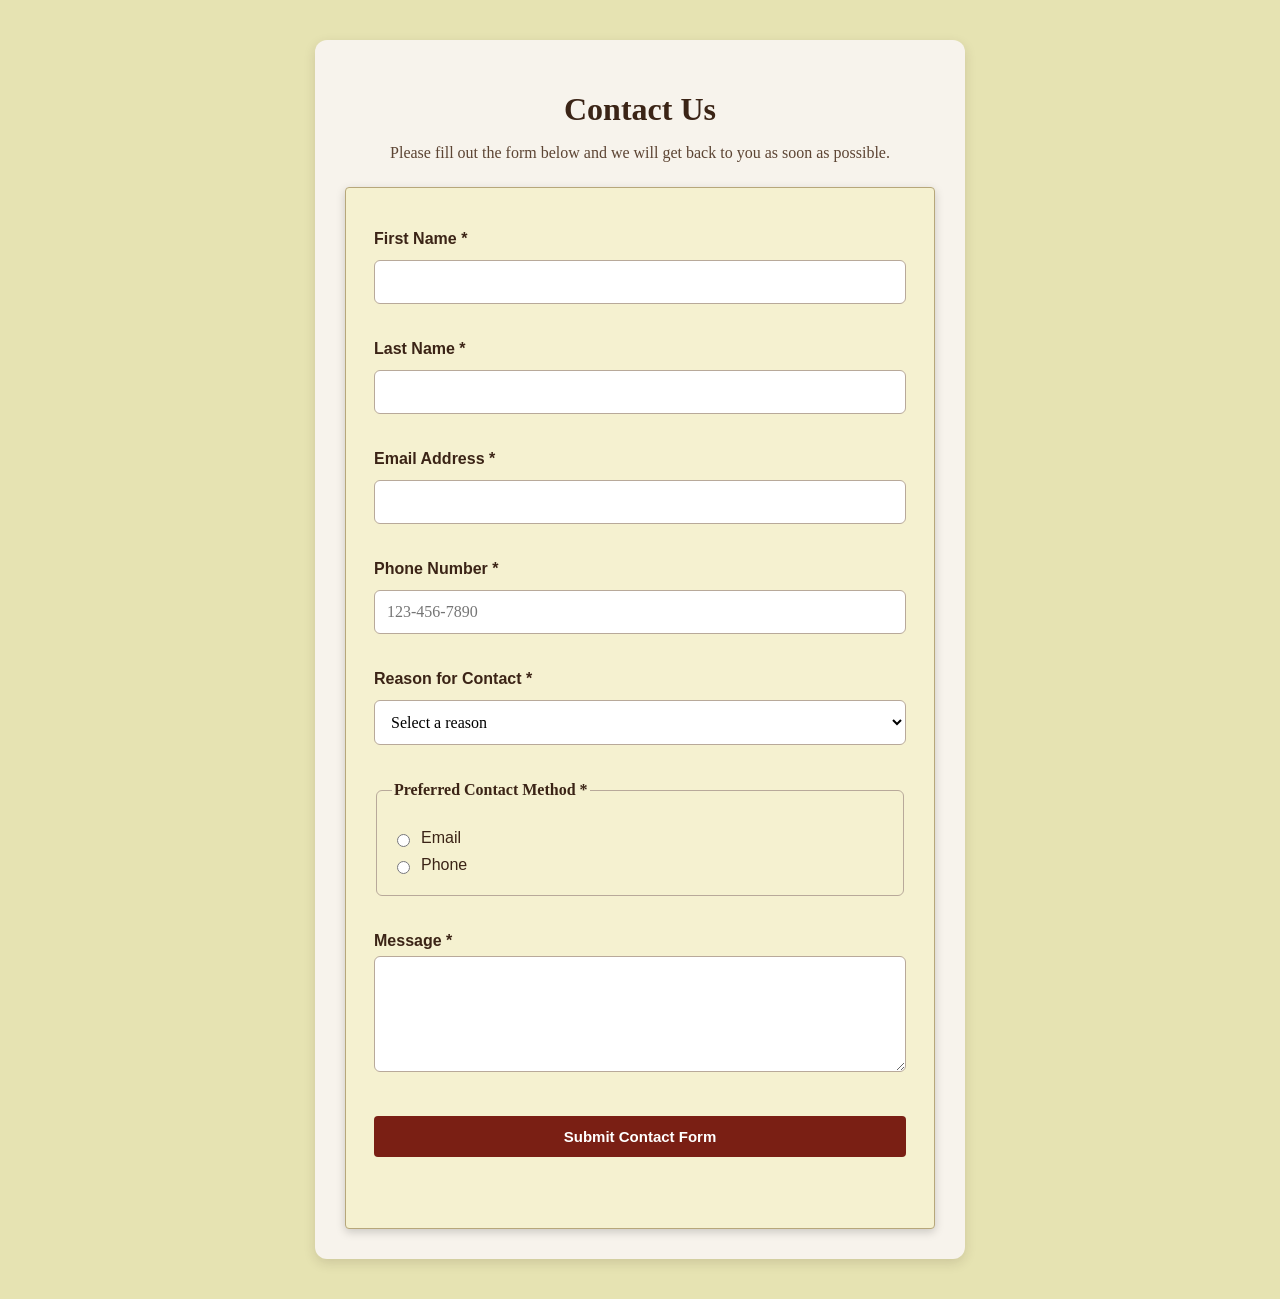
==== contact.html @ f48bd2be "Add files via upload" ====
<!DOCTYPE html>
<html lang="en">
<head>
  <meta charset="UTF-8">
  <meta name="viewport" content="width=device-width, initial-scale=1.0">
  <title>Contact Form</title>
  <link rel="stylesheet" href="styles.css">
</head>
<body>

  <main class="form-container">
    <h1>Contact Us</h1>
    <p>Please fill out the form below and we will get back to you as soon as possible.</p>

    <form id="contactForm" novalidate>
      
      <label for="firstName">First Name *</label>
      <input type="text" id="firstName" name="firstName">
      <span class="error" id="firstNameError"></span>

      <label for="lastName">Last Name *</label>
      <input type="text" id="lastName" name="lastName">
      <span class="error" id="lastNameError"></span>

      <label for="email">Email Address *</label>
      <input type="email" id="email" name="email">
      <span class="error" id="emailError"></span>

      <label for="phone">Phone Number *</label>
      <input type="tel" id="phone" name="phone" placeholder="123-456-7890">
      <span class="error" id="phoneError"></span>

      <label for="reason">Reason for Contact *</label>
      <select id="reason" name="reason">
        <option value="">Select a reason</option>
        <option value="general">General Question</option>
        <option value="order">Order Question</option>
        <option value="support">Customer Support</option>
        <option value="other">Other</option>
      </select>
      <span class="error" id="reasonError"></span>

      <fieldset>
        <legend>Preferred Contact Method *</legend>

        <label>
          <input type="radio" name="contactMethod" value="email">
          Email
        </label>

        <label>
          <input type="radio" name="contactMethod" value="phone">
          Phone
        </label>
      </fieldset>
      <span class="error" id="contactMethodError"></span>

      <label for="message">Message *</label>
      <textarea id="message" name="message" rows="5"></textarea>
      <span class="error" id="messageError"></span>

      <button type="submit">Submit Contact Form</button>

      <p id="successMessage"></p>
    </form>
  </main>

  <script src="contact.js"></script>
</body>
</html>
---- styles.css ----
* {
  box-sizing: border-box;
}

body {
  margin: 0;
  font-family: Georgia, "Times New Roman", serif;
  background-color: #e6e3b2;
  color: #1e1e1e;
}

header {
  background-color: #4b1204;
  color: white;
}

.navbar {
  max-width: 1200px;
  margin: 0 auto;
  display: flex;
  justify-content: space-between;
  align-items: center;
  padding: 18px 36px;
}

.logo {
  font-size: 24px;
  font-weight: bold;
  color: #e6e3b2;
}

.menu-toggle {
  display: none;
  font-size: 28px;
  background: none;
  border: none;
  color: #e6e3b2;
  cursor: pointer;
}

.nav-links {
  display: flex;
  gap: 26px;
  list-style: none;
  margin: 0;
  padding: 0;
}

.nav-links a {
  color: #e6e3b2;
  text-decoration: none;
  font-size: 15px;
}

.nav-links a:hover {
  color: white;
}

.hero {
  min-height: 420px;
  background:
    linear-gradient(rgba(30, 15, 10, 0.45), rgba(30, 15, 10, 0.45)),
    url("https://images.unsplash.com/photo-1495474472287-4d71bcdd2085?auto=format&fit=crop&w=1600&q=80");
  background-size: cover;
  background-position: center;
  display: flex;
  align-items: center;
  padding: 60px 70px;
  color: #e6e3b2;
}

.hero-text {
  max-width: 500px;
}

.hero h1 {
  font-size: 52px;
  margin: 0 0 8px;
  font-weight: normal;
}

.hero p {
  font-size: 22px;
  line-height: 1.4;
  margin-bottom: 24px;
}

.button {
  display: inline-block;
  padding: 11px 28px;
  background-color: #7a1f14;
  color: white;
  text-decoration: none;
  border-radius: 4px;
  font-family: Arial, Helvetica, sans-serif;
  font-size: 14px;
}

.button:hover {
  background-color: #5f160f;
}

.content-section,
.form-section {
  max-width: 1050px;
  margin: 0 auto;
  padding: 45px 36px;
}

.content-section h2,
.form-section h2 {
  font-size: 34px;
  font-weight: normal;
  margin-top: 0;
  color: #1e1e1e;
}

.content-section p,
.form-section p {
  max-width: 650px;
  font-size: 17px;
  line-height: 1.5;
}

.cards {
  display: flex;
  gap: 28px;
  margin-top: 28px;
}

.card {
  flex: 1;
  background-color: #f5f1d0;
  border: 1px solid #b7a77a;
  border-radius: 4px;
  padding: 22px;
  text-align: center;
  box-shadow: 0 3px 8px rgba(0, 0, 0, 0.12);
}

.card h3 {
  margin-top: 0;
  font-size: 22px;
  color: #1e1e1e;
}

.card p {
  font-size: 15px;
  line-height: 1.4;
  margin: 0 auto;
}

#visit {
  background-color: #e6e3b2;
  color: #1e1e1e;
  border-top: 2px solid #4b1204;
  border-bottom: 2px solid #4b1204;
  text-align: center;
}

#visit h2 {
  color: #1e1e1e;
}

#visit p {
  margin: 0 auto;
}

.form-section {
  background-color: #e6e3b2;
}

form {
  max-width: 760px;
  background-color: #f5f1d0;
  padding: 28px;
  border: 1px solid #b7a77a;
  border-radius: 4px;
  box-shadow: 0 3px 10px rgba(0, 0, 0, 0.18);
}

label {
  display: block;
  margin-top: 16px;
  font-family: Arial, Helvetica, sans-serif;
  font-weight: bold;
  color: #1e1e1e;
}

input,
select {
  width: 100%;
  padding: 12px;
  margin-top: 6px;
  border: 1px solid #9f8d61;
  border-radius: 3px;
  font-size: 16px;
  background-color: white;
}

form button {
  margin-top: 22px;
  padding: 12px 24px;
  background-color: #7a1f14;
  color: white;
  border: none;
  border-radius: 4px;
  font-family: Arial, Helvetica, sans-serif;
  font-size: 15px;
  cursor: pointer;
}

form button:hover {
  background-color: #5f160f;
}

#formMessage {
  margin-top: 18px;
  font-family: Arial, Helvetica, sans-serif;
  font-weight: bold;
}

footer {
  background-color: #4b1204;
  color: #e6e3b2;
  text-align: center;
  padding: 24px;
  font-family: Arial, Helvetica, sans-serif;
}

/* Mobile screen styles */
@media screen and (max-width: 768px) {
  .navbar {
    padding: 14px 20px;
  }

  .menu-toggle {
    display: block;
  }

  .nav-links {
    display: none;
    flex-direction: column;
    width: 100%;
    background-color: #4b1204;
    position: absolute;
    top: 60px;
    left: 0;
    padding: 20px;
  }

  .nav-links.active {
    display: flex;
  }

  .navbar {
    position: relative;
  }

  .hero {
    min-height: 360px;
    padding: 40px 24px;
    text-align: center;
    justify-content: center;
  }

  .hero h1 {
    font-size: 38px;
  }

  .hero p {
    font-size: 18px;
  }

  .content-section,
  .form-section {
    padding: 36px 22px;
  }

  #visit {
    padding: 36px 22px;
  }

  .content-section h2,
  .form-section h2 {
    font-size: 28px;
  }
  
  .cards {
  flex-direction: column;
}
}
/* Contact Form Styles */

.form-container {
  max-width: 650px;
  margin: 40px auto;
  padding: 30px;
  background-color: #f7f3ec;
  border-radius: 12px;
  box-shadow: 0 4px 12px rgba(60, 40, 25, 0.15);
}

.form-container h1 {
  text-align: center;
  color: #3b2416;
  margin-bottom: 10px;
}

.form-container p {
  text-align: center;
  color: #5c4433;
  margin-bottom: 25px;
}

form {
  display: flex;
  flex-direction: column;
}

label,
legend {
  font-weight: bold;
  color: #3b2416;
  margin-top: 14px;
  margin-bottom: 6px;
}

input,
select,
textarea {
  padding: 12px;
  border: 1px solid #b8a99a;
  border-radius: 6px;
  font-size: 16px;
  font-family: inherit;
}

input:focus,
select:focus,
textarea:focus {
  outline: 2px solid #8b5e3c;
  border-color: #8b5e3c;
}

fieldset {
  margin-top: 14px;
  padding: 15px;
  border: 1px solid #b8a99a;
  border-radius: 6px;
}

fieldset label {
  font-weight: normal;
  margin-right: 20px;
}

.error {
  color: #b00020;
  font-size: 14px;
  margin-top: 4px;
  min-height: 18px;
}

button {
  margin-top: 22px;
  padding: 14px;
  background-color: #5c3a21;
  color: white;
  border: none;
  border-radius: 6px;
  font-size: 17px;
  font-weight: bold;
  cursor: pointer;
}

button:hover {
  background-color: #3b2416;
}

#successMessage {
  color: #2f6b2f;
  font-weight: bold;
  text-align: center;
  margin-top: 18px;
}
fieldset label {
  display: flex;
  align-items: center;
  gap: 8px;
  margin-top: 8px;
}

fieldset input[type="radio"] {
  width: auto;
}
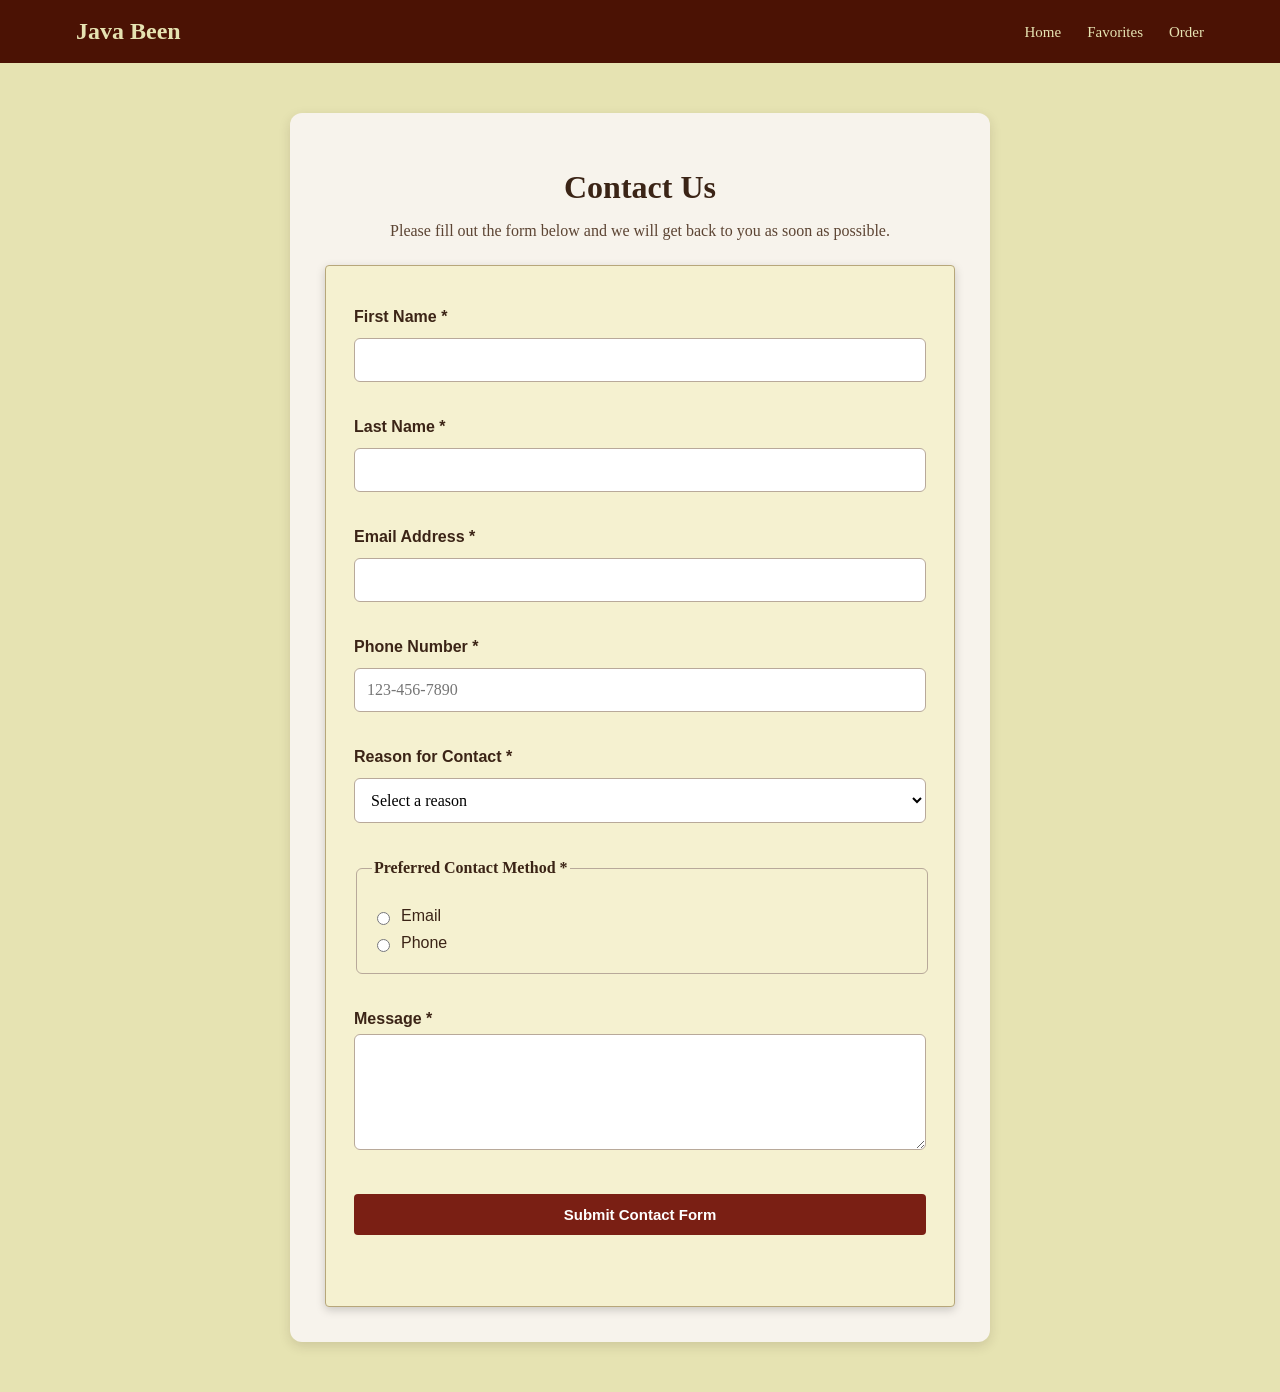
==== commit 4ab9fe7a: "Add files via upload" ====
--- a/contact.html
+++ b/contact.html
@@ -7,6 +7,22 @@
   <link rel="stylesheet" href="styles.css">
 </head>
 <body>
+
+     <header>
+    <nav class="navbar">
+      <div class="logo">Java Been</div>
+
+      <button class="menu-toggle" id="menuToggle">
+        ☰
+      </button>
+
+      <ul class="nav-links" id="navLinks">
+        <li><a href="#home">Home</a></li>
+        <li><a href="#favorites">Favorites</a></li>
+        <li><a href="#order">Order</a></li>
+      </ul>
+    </nav>
+  </header>
 
   <main class="form-container">
     <h1>Contact Us</h1>
--- a/styles.css
+++ b/styles.css
@@ -393,4 +393,46 @@
 
 fieldset input[type="radio"] {
   width: auto;
+}
+/* Contact Page Layout Fix */
+
+body {
+  margin: 0;
+}
+
+.form-container {
+  width: 90%;
+  max-width: 700px;
+  margin: 50px auto;
+  padding: 35px;
+}
+
+#contactForm {
+  width: 100%;
+}
+
+#contactForm input,
+#contactForm select,
+#contactForm textarea {
+  width: 100%;
+  box-sizing: border-box;
+}
+
+#contactForm button {
+  width: 100%;
+}
+
+#contactForm fieldset {
+  width: 100%;
+  box-sizing: border-box;
+}
+
+#contactForm fieldset label {
+  display: flex;
+  align-items: center;
+  gap: 8px;
+}
+
+#contactForm fieldset input[type="radio"] {
+  width: auto;
 }
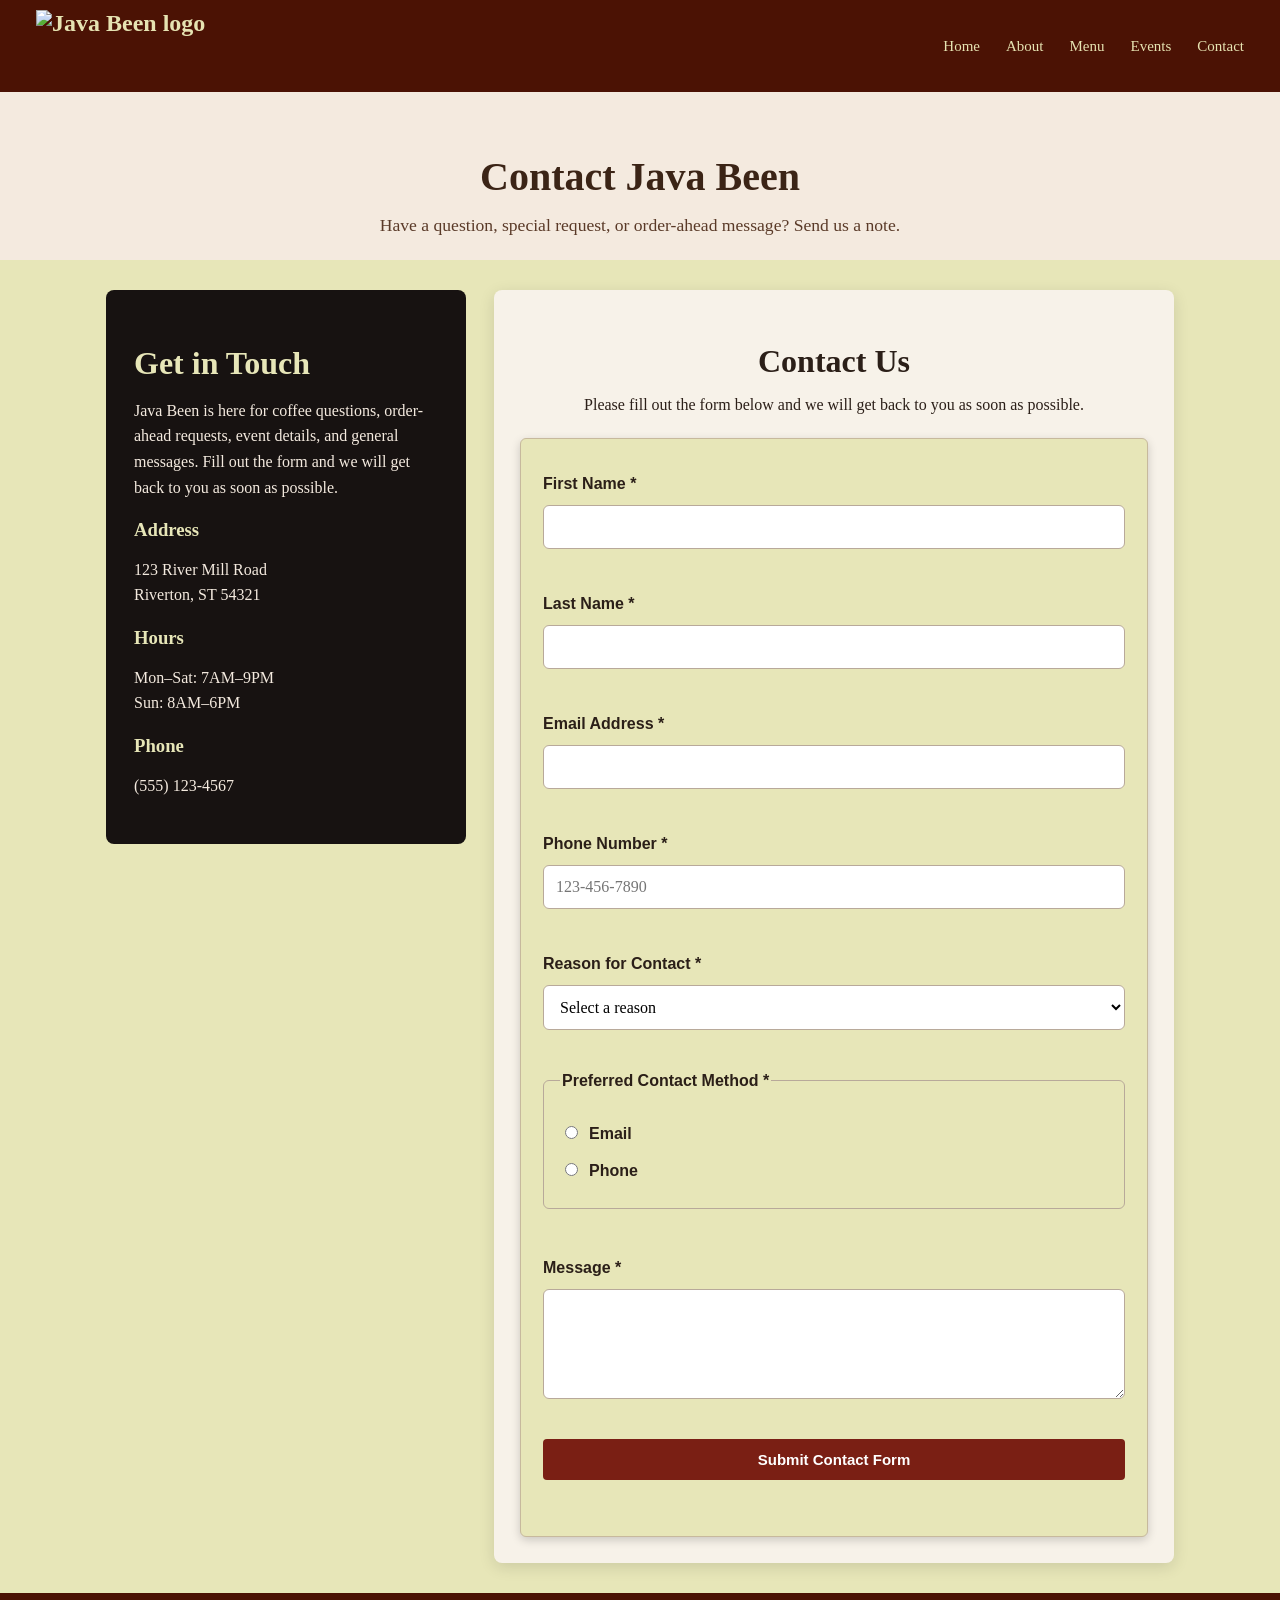
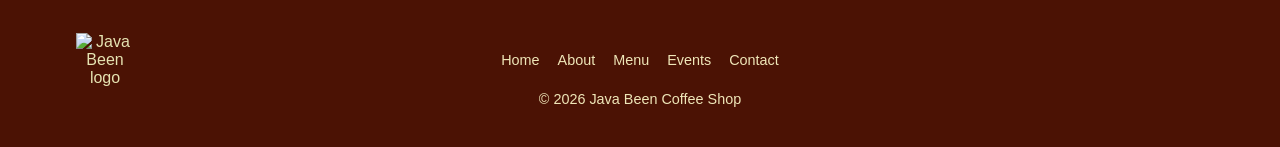
==== commit 872cca56: "Add files via upload" ====
--- a/contact.html
+++ b/contact.html
@@ -10,77 +10,129 @@
 
      <header>
     <nav class="navbar">
-      <div class="logo">Java Been</div>
+      <a href="index.html" class="logo">
+  <img src="images/jb-mainlogo.png" alt="Java Been logo">
+</a>
 
       <button class="menu-toggle" id="menuToggle">
         ☰
       </button>
 
-      <ul class="nav-links" id="navLinks">
-        <li><a href="#home">Home</a></li>
-        <li><a href="#favorites">Favorites</a></li>
-        <li><a href="#order">Order</a></li>
-      </ul>
+    <ul class="nav-links" id="navLinks">
+  <li><a href="index.html">Home</a></li>
+  <li><a href="about.html">About</a></li>
+  <li><a href="menu.html">Menu</a></li>
+  <li><a href="events.html">Events</a></li>
+  <li><a href="contact.html">Contact</a></li>
+</ul>
     </nav>
   </header>
 
-  <main class="form-container">
-    <h1>Contact Us</h1>
-    <p>Please fill out the form below and we will get back to you as soon as possible.</p>
+  <main>
+  <section class="page-hero">
+    <h1>Contact Java Been</h1>
+    <p>Have a question, special request, or order-ahead message? Send us a note.</p>
+  </section>
 
-    <form id="contactForm" novalidate>
-      
-      <label for="firstName">First Name *</label>
-      <input type="text" id="firstName" name="firstName">
-      <span class="error" id="firstNameError"></span>
+  <section class="contact-page-section">
+    <div class="contact-info">
+      <h2>Get in Touch</h2>
+      <p>
+        Java Been is here for coffee questions, order-ahead requests, event details,
+        and general messages. Fill out the form and we will get back to you as soon as possible.
+      </p>
 
-      <label for="lastName">Last Name *</label>
-      <input type="text" id="lastName" name="lastName">
-      <span class="error" id="lastNameError"></span>
+      <div class="contact-detail">
+        <h3>Address</h3>
+        <p>123 River Mill Road<br>Riverton, ST 54321</p>
+      </div>
 
-      <label for="email">Email Address *</label>
-      <input type="email" id="email" name="email">
-      <span class="error" id="emailError"></span>
+      <div class="contact-detail">
+        <h3>Hours</h3>
+        <p>Mon–Sat: 7AM–9PM<br>Sun: 8AM–6PM</p>
+      </div>
 
-      <label for="phone">Phone Number *</label>
-      <input type="tel" id="phone" name="phone" placeholder="123-456-7890">
-      <span class="error" id="phoneError"></span>
+      <div class="contact-detail">
+        <h3>Phone</h3>
+        <p>(555) 123-4567</p>
+      </div>
+    </div>
 
-      <label for="reason">Reason for Contact *</label>
-      <select id="reason" name="reason">
-        <option value="">Select a reason</option>
-        <option value="general">General Question</option>
-        <option value="order">Order Question</option>
-        <option value="support">Customer Support</option>
-        <option value="other">Other</option>
-      </select>
-      <span class="error" id="reasonError"></span>
+    <div class="contact-form-card">
+      <h2>Contact Us</h2>
+      <p>Please fill out the form below and we will get back to you as soon as possible.</p>
 
-      <fieldset>
-        <legend>Preferred Contact Method *</legend>
+      <form id="contactForm" novalidate>
+        
+        <label for="firstName">First Name *</label>
+        <input type="text" id="firstName" name="firstName">
+        <span class="error" id="firstNameError"></span>
 
-        <label>
-          <input type="radio" name="contactMethod" value="email">
-          Email
-        </label>
+        <label for="lastName">Last Name *</label>
+        <input type="text" id="lastName" name="lastName">
+        <span class="error" id="lastNameError"></span>
 
-        <label>
-          <input type="radio" name="contactMethod" value="phone">
-          Phone
-        </label>
-      </fieldset>
-      <span class="error" id="contactMethodError"></span>
+        <label for="email">Email Address *</label>
+        <input type="email" id="email" name="email">
+        <span class="error" id="emailError"></span>
 
-      <label for="message">Message *</label>
-      <textarea id="message" name="message" rows="5"></textarea>
-      <span class="error" id="messageError"></span>
+        <label for="phone">Phone Number *</label>
+        <input type="tel" id="phone" name="phone" placeholder="123-456-7890">
+        <span class="error" id="phoneError"></span>
 
-      <button type="submit">Submit Contact Form</button>
+        <label for="reason">Reason for Contact *</label>
+        <select id="reason" name="reason">
+          <option value="">Select a reason</option>
+          <option value="general">General Question</option>
+          <option value="order">Order Question</option>
+          <option value="support">Customer Support</option>
+          <option value="other">Other</option>
+        </select>
+        <span class="error" id="reasonError"></span>
 
-      <p id="successMessage"></p>
-    </form>
-  </main>
+        <fieldset>
+          <legend>Preferred Contact Method *</legend>
 
-  <script src="contact.js"></script>
+          <label>
+            <input type="radio" name="contactMethod" value="email">
+            Email
+          </label>
+
+          <label>
+            <input type="radio" name="contactMethod" value="phone">
+            Phone
+          </label>
+        </fieldset>
+        <span class="error" id="contactMethodError"></span>
+
+        <label for="message">Message *</label>
+        <textarea id="message" name="message" rows="5"></textarea>
+        <span class="error" id="messageError"></span>
+
+        <button type="submit">Submit Contact Form</button>
+
+        <p id="successMessage"></p>
+      </form>
+    </div>
+  </section>
+</main>
+  <footer>
+  <div class="footer-content">
+    <img src="images/jb-mainlogo.png" alt="Java Been logo" class="footer-logo">
+
+    <nav class="footer-nav">
+      <a href="index.html">Home</a>
+      <a href="about.html">About</a>
+      <a href="menu.html">Menu</a>
+      <a href="events.html">Events</a>
+      <a href="contact.html">Contact</a>
+    </nav>
+
+    <p>&copy; 2026 Java Been Coffee Shop</p>
+  </div>
+</footer>
+
+<script src="script.js"></script>
+<script src="contact.js"></script>
 </body>
 </html>
--- a/styles.css
+++ b/styles.css
@@ -15,12 +15,12 @@
 }
 
 .navbar {
-  max-width: 1200px;
+  max-width: 1400px;
   margin: 0 auto;
   display: flex;
   justify-content: space-between;
   align-items: center;
-  padding: 18px 36px;
+  padding: 10px 36px;
 }
 
 .logo {
@@ -104,7 +104,7 @@
 .form-section {
   max-width: 1050px;
   margin: 0 auto;
-  padding: 45px 36px;
+  padding: 32px 36px;
 }
 
 .content-section h2,
@@ -435,4 +435,573 @@
 
 #contactForm fieldset input[type="radio"] {
   width: auto;
+}
+/* Interior page hero sections */
+.page-hero {
+  padding: 50px 20px 35px;
+  text-align: center;
+  background-color: #f4eadf;
+}
+
+.page-hero h1 {
+  font-size: 2.5rem;
+  margin-bottom: 15px;
+  color: #3b2416;
+}
+
+.page-hero p {
+  max-width: 700px;
+  margin: 0 auto;
+  color: #5a3a28;
+  font-size: 1.1rem;
+}
+
+/* Menu page layout */
+.menu-grid {
+  display: grid;
+  grid-template-columns: repeat(2, 1fr);
+  gap: 24px;
+  margin-top: 25px;
+}
+
+.menu-item {
+  background-color: #fff8f0;
+  border: 1px solid #e2cdb8;
+  border-radius: 12px;
+  padding: 22px;
+}
+
+.menu-item h3 {
+  color: #3b2416;
+  margin-bottom: 10px;
+}
+
+.menu-item p {
+  color: #5a3a28;
+  line-height: 1.6;
+}
+
+/* Mobile adjustments for menu page */
+@media screen and (max-width: 768px) {
+  .page-hero {
+    padding: 80px 20px 40px;
+  }
+
+  .page-hero h1 {
+    font-size: 2rem;
+  }
+
+  .menu-grid {
+    grid-template-columns: 1fr;
+  }
+}
+/* Order ahead page */
+.order-steps {
+  display: grid;
+  grid-template-columns: repeat(3, 1fr);
+  gap: 24px;
+  margin-top: 25px;
+}
+
+.order-step {
+  background-color: #fff8f0;
+  border: 1px solid #e2cdb8;
+  border-radius: 12px;
+  padding: 24px;
+}
+
+.order-step h3 {
+  color: #3b2416;
+  margin-bottom: 10px;
+}
+
+.order-step p {
+  color: #5a3a28;
+  line-height: 1.6;
+}
+
+.order-callout {
+  text-align: center;
+}
+
+.order-callout p {
+  max-width: 700px;
+  margin: 0 auto 25px;
+}
+
+@media screen and (max-width: 768px) {
+  .order-steps {
+    grid-template-columns: 1fr;
+  }
+}
+/* Welcome section on home page */
+.welcome-section {
+  display: grid;
+  grid-template-columns: 1fr 1.3fr;
+  gap: 40px;
+  align-items: center;
+  padding: 60px 8%;
+  background-color: #e7e6b8;
+}
+
+.welcome-text h2 {
+  font-size: 2rem;
+  margin-bottom: 18px;
+  color: #2b1f18;
+}
+
+.welcome-text p {
+  line-height: 1.7;
+  margin-bottom: 24px;
+  color: #2b1f18;
+}
+
+.welcome-image img {
+  width: 100%;
+  height: 280px;
+  object-fit: cover;
+  border-radius: 6px;
+}
+
+/* Mobile welcome section */
+@media screen and (max-width: 768px) {
+  .welcome-section {
+    grid-template-columns: 1fr;
+    padding: 40px 24px;
+  }
+
+  .welcome-image img {
+    height: 220px;
+  }
+}
+/* Featured favorites image cards */
+.card img {
+  width: 100%;
+  height: 150px;
+  object-fit: cover;
+  border-bottom: 1px solid #b88c74;
+  margin-bottom: 15px;
+}
+
+.card {
+  overflow: hidden;
+}
+/* Events preview section on home page */
+.events-preview {
+  display: grid;
+  grid-template-columns: 1fr 1.2fr;
+  gap: 40px;
+  align-items: center;
+  padding: 60px 8%;
+  background-color: #171211;
+  color: #f4eadf;
+}
+
+.events-preview h2 {
+  font-size: 2rem;
+  margin-bottom: 18px;
+  color: #e7e6b8;
+}
+
+.events-preview p {
+  line-height: 1.7;
+  margin-bottom: 24px;
+}
+
+.events-image img {
+  width: 100%;
+  height: 260px;
+  object-fit: cover;
+  border-radius: 6px;
+}
+
+@media screen and (max-width: 768px) {
+  .events-preview {
+    grid-template-columns: 1fr;
+    padding: 40px 24px;
+  }
+
+  .events-image img {
+    height: 220px;
+  }
+}/* Visit section on home page */
+.visit-section {
+  background-color: #e7e6b8;
+  text-align: center;
+  padding: 55px 8%;
+}
+
+.visit-section h2 {
+  font-size: 2.2rem;
+  margin-bottom: 30px;
+  color: #2b1f18;
+}
+
+.visit-grid {
+  display: grid;
+  grid-template-columns: repeat(3, 1fr);
+  gap: 35px;
+  margin-bottom: 30px;
+}
+
+.visit-item h3 {
+  font-size: 1.3rem;
+  margin-bottom: 8px;
+  color: #2b1f18;
+}
+
+.visit-item p {
+  line-height: 1.6;
+  color: #2b1f18;
+}
+
+.visit-icon {
+  width: 34px;
+  height: 34px;
+  object-fit: contain;
+  margin-bottom: 8px;
+}
+
+@media screen and (max-width: 768px) {
+  .visit-grid {
+    grid-template-columns: 1fr;
+    gap: 25px;
+  }
+}
+/* Header logo image */
+.logo img {
+  height: 72px;
+  width: auto;
+  display: block;
+}
+
+.logo {
+  display: flex;
+  align-items: center;
+  text-decoration: none;
+}
+/* Footer branding */
+.footer-content {
+  max-width: 1200px;
+  margin: 0 auto;
+  padding: 16px 36px;
+  display: grid;
+  grid-template-columns: 90px 1fr 90px;
+  align-items: center;
+}
+
+.footer-logo {
+  width: 58px;
+  height: auto;
+  justify-self: start;
+}
+
+.footer-nav {
+  display: flex;
+  gap: 18px;
+  flex-wrap: wrap;
+  justify-content: center;
+}
+
+.footer-nav a {
+  color: #efe6b8;
+  text-decoration: none;
+  font-size: 0.9rem;
+}
+
+.footer-nav a:hover {
+  text-decoration: underline;
+}
+
+.footer-content p {
+  grid-column: 2;
+  text-align: center;
+  margin: 4px 0 0;
+  color: #efe6b8;
+  font-size: 0.9rem;
+}
+
+/* Mobile footer */
+@media screen and (max-width: 768px) {
+  .footer-content {
+    grid-template-columns: 1fr;
+    justify-items: center;
+    gap: 8px;
+    padding: 16px 20px;
+  }
+
+  .footer-logo {
+    justify-self: center;
+  }
+
+  .footer-content p {
+    grid-column: auto;
+  }
+}
+/* Events page */
+.events-page-section {
+  display: grid;
+  grid-template-columns: 1fr 1.2fr;
+  gap: 40px;
+  align-items: center;
+  padding: 45px 8% 35px;
+  background-color: #e7e6b8;
+}
+
+.events-page-text h2 {
+  font-size: 2rem;
+  margin-bottom: 18px;
+  color: #2b1f18;
+}
+
+.events-page-text p {
+  line-height: 1.7;
+  margin-bottom: 18px;
+  color: #2b1f18;
+}
+
+.events-page-image img {
+  width: 100%;
+  height: 280px;
+  object-fit: cover;
+  border-radius: 6px;
+}
+
+@media screen and (max-width: 768px) {
+  .events-page-section {
+    grid-template-columns: 1fr;
+    padding: 35px 24px 25px;
+  }
+
+  .events-page-image img {
+    height: 220px;
+  }
+}
+/* Final spacing cleanup */
+.page-hero {
+  padding: 28px 20px 24px;
+}
+
+.content-section,
+.form-section {
+  padding-top: 28px;
+  padding-bottom: 28px;
+}
+
+.events-page-section {
+  padding-top: 32px;
+  padding-bottom: 28px;
+}
+
+.welcome-section,
+.events-preview,
+.visit-section {
+  padding-top: 42px;
+  padding-bottom: 42px;
+}
+
+.contact-container {
+  margin-top: 0;
+}
+
+@media screen and (max-width: 768px) {
+  .page-hero {
+    padding: 24px 20px 22px;
+  }
+
+  .content-section,
+  .form-section {
+    padding-top: 24px;
+    padding-bottom: 24px;
+  }
+
+  .welcome-section,
+  .events-preview,
+  .visit-section {
+    padding-top: 32px;
+    padding-bottom: 32px;
+  }
+}
+/* Contact page layout */
+.contact-page-section {
+  display: grid;
+  grid-template-columns: 380px 1fr;
+  gap: 30px;
+  align-items: start;
+  max-width: 1200px;
+  margin: 0 auto;
+  padding: 30px 36px;
+  background-color: #e7e6b8;
+}
+main {
+  background-color: #e7e6b8;
+}
+
+.contact-info {
+  background-color: #171211;
+  color: #f4eadf;
+  padding: 28px;
+  border-radius: 8px;
+  align-self: start;
+}
+
+.contact-info h2 {
+  color: #e7e6b8;
+  font-size: 2rem;
+  margin-bottom: 16px;
+}
+
+.contact-info p {
+  line-height: 1.6;
+  margin-bottom: 18px;
+}
+
+.contact-detail {
+  margin-top: 16px;
+}
+
+.contact-detail h3 {
+  color: #e7e6b8;
+  margin-bottom: 6px;
+}
+
+.contact-form-card {
+  background-color: #f7f2e9;
+  padding: 34px;
+  border-radius: 8px;
+  box-shadow: 0 4px 16px rgba(0, 0, 0, 0.12);
+}
+
+.contact-form-card h2 {
+  text-align: center;
+  font-size: 2rem;
+  color: #2b1f18;
+  margin-bottom: 10px;
+}
+
+.contact-form-card > p {
+  text-align: center;
+  margin-bottom: 24px;
+  color: #2b1f18;
+}
+
+.contact-form-card form {
+  background-color: #e7e6b8;
+  border: 1px solid #c7b99d;
+  padding: 26px;
+  border-radius: 6px;
+}
+
+.contact-form-card label,
+.contact-form-card legend {
+  font-family: Arial, Helvetica, sans-serif;
+  font-weight: bold;
+  color: #2b1f18;
+}
+
+.contact-form-card input,
+.contact-form-card select,
+.contact-form-card textarea {
+  margin-top: 8px;
+  margin-bottom: 16px;
+}
+
+.contact-form-card button {
+  margin-top: 12px;
+}
+
+/* Mobile contact page */
+@media screen and (max-width: 768px) {
+  .contact-page-section {
+    grid-template-columns: 1fr;
+    padding: 28px 24px;
+  }
+
+  .contact-info,
+  .contact-form-card {
+    padding: 24px;
+  }
+
+  .contact-form-card form {
+    padding: 20px;
+  }
+}
+/* Contact form final tightening */
+.contact-page-section {
+  grid-template-columns: 340px 640px;
+  justify-content: center;
+}
+
+.contact-form-card {
+  max-width: 640px;
+  padding: 26px;
+}
+
+.contact-form-card form {
+  padding: 22px;
+}
+
+.contact-form-card input,
+.contact-form-card select,
+.contact-form-card textarea {
+  margin-top: 6px;
+  margin-bottom: 10px;
+}
+
+.contact-form-card fieldset {
+  margin: 10px 0 14px;
+  padding: 16px;
+}
+
+.contact-form-card textarea {
+  height: 110px;
+}
+
+.contact-form-card button {
+  margin-top: 8px;
+}
+/* Contact page balance adjustment */
+.contact-page-section {
+  grid-template-columns: 360px 680px;
+  justify-content: center;
+  gap: 28px;
+}
+
+.contact-form-card {
+  max-width: 680px;
+}
+
+.contact-info {
+  min-height: auto;
+}
+/* Contact page mobile fix */
+@media screen and (max-width: 768px) {
+  .contact-page-section {
+    grid-template-columns: 1fr;
+    max-width: 100%;
+    padding: 24px 18px;
+    gap: 22px;
+  }
+
+  .contact-info,
+  .contact-form-card {
+    width: 100%;
+    max-width: 100%;
+  }
+
+  .contact-form-card {
+    padding: 20px;
+  }
+
+  .contact-form-card form {
+    padding: 18px;
+  }
+
+  .contact-form-card input,
+  .contact-form-card select,
+  .contact-form-card textarea,
+  .contact-form-card button {
+    width: 100%;
+    box-sizing: border-box;
+  }
 }
